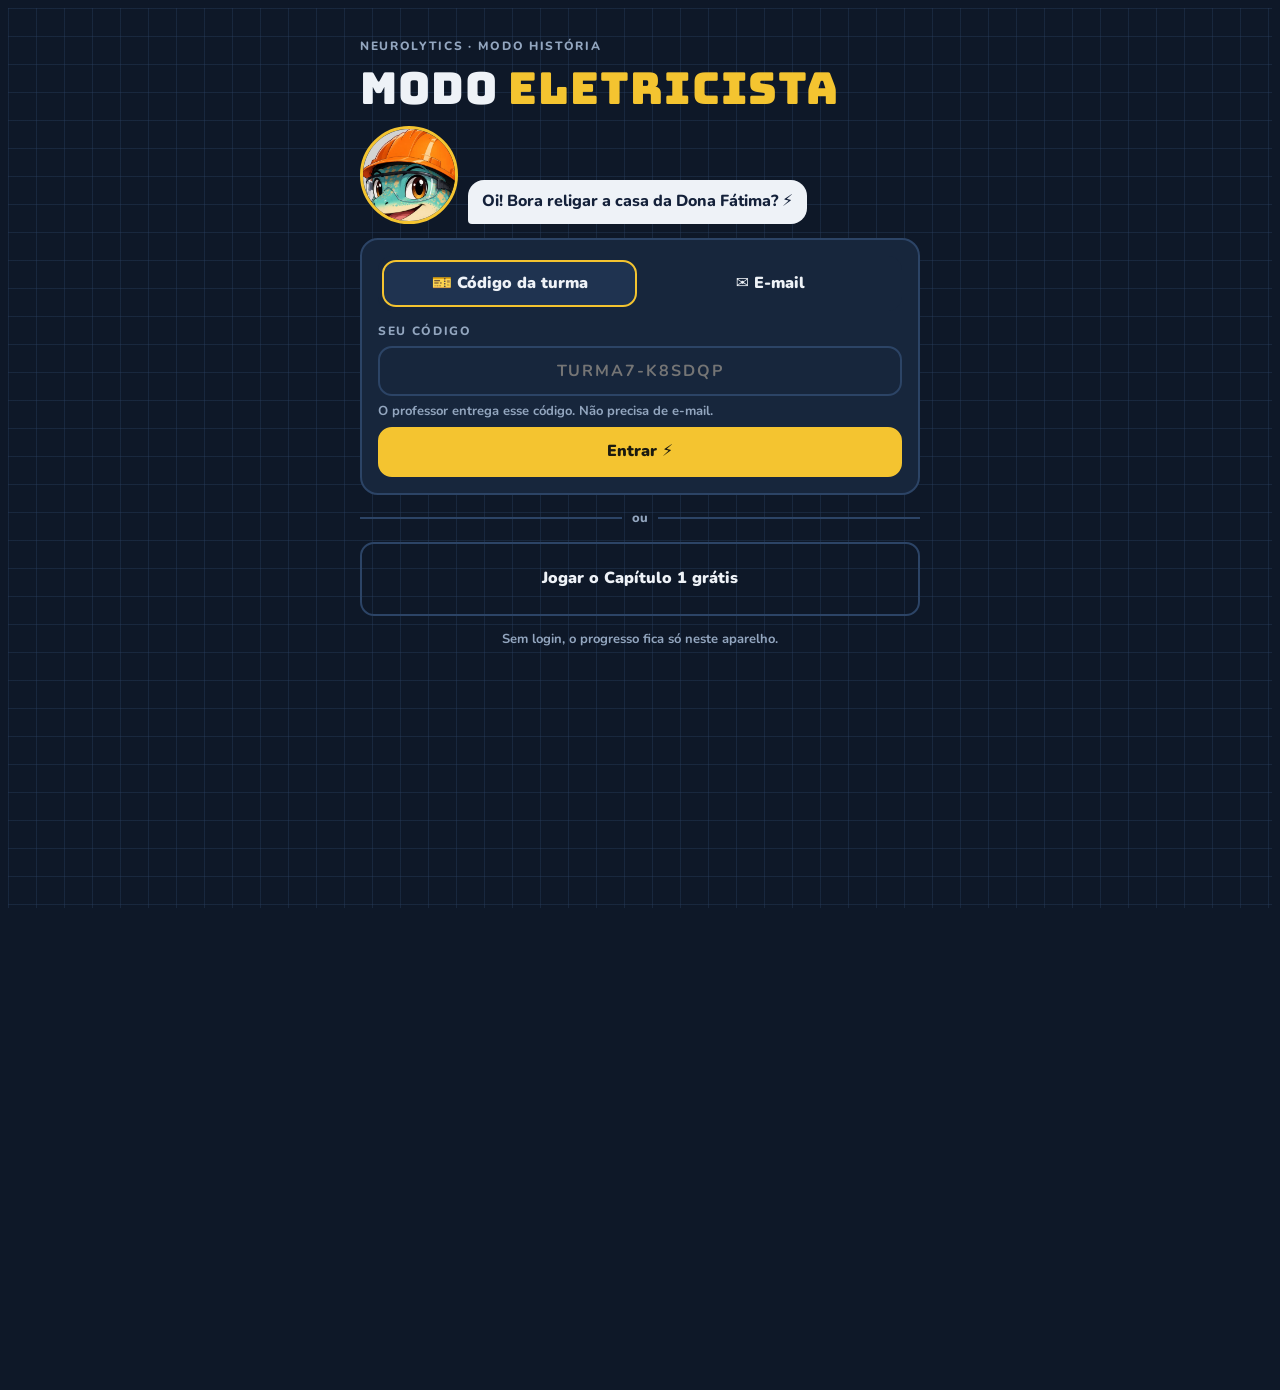
==== admin.html @ 2871c510 "Conecta o jogo ao Supabase: login, painel Adm e progresso na nuvem - login.html: entrada por código " ====
<!doctype html>
<html lang="pt-BR">
<head>
<meta charset="utf-8">
<meta name="viewport" content="width=device-width, initial-scale=1, viewport-fit=cover">
<title>Painel Adm · Modo Eletricista</title>
<link rel="stylesheet" href="https://fonts.googleapis.com/css2?family=Bungee&family=Nunito:wght@400;600;800;900&display=swap">
<link rel="stylesheet" href="css/estilo.css">
<link rel="stylesheet" href="css/contas.css">
</head>
<body>
<div class="wrap adm">
  <header class="admtop">
    <h1>Painel <span style="color:var(--amber)">Adm</span></h1>
    <span class="chip">Modo Eletricista</span>
    <span class="sp"></span>
    <span class="small" id="quem"></span>
    <a class="btn ghost sm" href="index.html" style="display:grid;place-items:center;text-decoration:none">Jogo</a>
    <button class="btn ghost sm" id="sair">Sair</button>
  </header>

  <p class="small hidden" id="msg" role="status"></p>

  <div id="conteudo" class="hidden" style="display:flex;flex-direction:column;gap:14px">
  <section class="kpis">
    <div class="tile"><small>Alunos com acesso</small><b id="k-ativos">–</b></div>
    <div class="tile" style="border-color:var(--amber)"><small>Vencem em 7 dias</small><b id="k-vence">–</b></div>
    <div class="tile"><small>Turmas</small><b id="k-turmas">–</b></div>
    <div class="tile"><small>Jogaram em 7 dias</small><b id="k-semana">–</b></div>
  </section>

  <nav class="tabs" role="tablist">
    <button class="btn" aria-pressed="true" data-tab="turmas">🏫 Turmas</button>
    <button class="btn" aria-pressed="false" data-tab="alunos">🎒 Alunos</button>
  </nav>

  <section id="tab-turmas" class="panel">
    <div class="tools">
      <div class="field"><input placeholder="Buscar escola ou turma" oninput="filtra(this.value,'turmas')"></div>
      <button class="btn main" id="nova">+ Nova turma</button>
    </div>
    <div class="tblwrap"><table class="tbl"><thead><tr><th>Escola</th><th>Turma</th><th>Alunos</th><th>Válido até</th><th>Situação</th><th></th></tr></thead><tbody id="tb-turmas"></tbody></table></div>
  </section>

  <section id="tab-alunos" class="panel hidden">
    <div class="tools">
      <div class="field"><input placeholder="Buscar apelido ou código" oninput="filtra(this.value,'alunos')"></div>
      <div class="field" style="flex:0 0 220px"><select id="sel-turma"><option value="">Todas as turmas</option></select></div>
    </div>
    <div class="tblwrap"><table class="tbl"><thead><tr><th>Apelido</th><th>Turma</th><th>Código</th><th>Fases</th><th>Último jogo</th></tr></thead><tbody id="tb-alunos"></tbody></table></div>
    <p class="note">LGPD: para alunos guardamos só apelido, turma e progresso. Sem CPF, foto ou data de nascimento.</p>
  </section>
  </div>
</div>

<dialog id="dlg-turma">
  <form id="f-turma" style="display:flex;flex-direction:column;gap:12px">
    <h2>Nova turma</h2>
    <div class="field"><label class="eyebrow" for="t-escola">Escola</label><input id="t-escola" required></div>
    <div class="field"><label class="eyebrow" for="t-nome">Turma</label><input id="t-nome" placeholder="Ex.: Elétrica 2027.1" required></div>
    <div class="row">
      <div class="field" style="flex:1"><label class="eyebrow" for="t-vagas">Vagas</label><input id="t-vagas" type="number" min="1" max="200" value="30"></div>
      <div class="field" style="flex:1"><label class="eyebrow" for="t-dur">Duração</label><select id="t-dur"><option value="90">3 meses</option><option value="180">6 meses</option></select></div>
    </div>
    <div class="row"><button class="btn ghost" type="button" onclick="this.closest('dialog').close()">Cancelar</button><button class="btn main" type="submit">Criar turma</button></div>
  </form>
</dialog>

<dialog id="dlg-alunos">
  <form id="f-alunos" style="display:flex;flex-direction:column;gap:12px">
    <h2>Gerar códigos · <span id="a-turma"></span></h2>
    <div class="field"><label class="eyebrow" for="a-lista">Apelidos dos alunos, um por linha</label>
      <textarea id="a-lista" rows="8" style="font:inherit;font-weight:700;color:var(--ink);background:var(--bg);border:2px solid var(--line);border-radius:14px;padding:10px" placeholder="Ana&#10;Léo&#10;Duda"></textarea></div>
    <p class="small">Use só o primeiro nome ou um apelido (LGPD).</p>
    <div class="row"><button class="btn ghost" type="button" onclick="this.closest('dialog').close()">Cancelar</button><button class="btn main" type="submit">Gerar códigos</button></div>
  </form>
  <div id="gerados" class="hidden" style="display:flex;flex-direction:column;gap:12px">
    <h2>Códigos criados</h2>
    <p class="small">Entregue um para cada aluno. Ele digita o código em "Entrar", sem e-mail. Anote ou imprima agora.</p>
    <div class="codes" id="codes"></div>
    <div class="row"><button class="btn ghost" type="button" onclick="this.closest('dialog').close()">Fechar</button><button class="btn main" type="button" onclick="window.print()">🖨️ Imprimir</button></div>
  </div>
</dialog>

<script src="js/vendor/supabase-2.45.4.js"></script>
<script src="js/nuvem.js"></script>
<script>
const $=id=>document.getElementById(id);
const esc=s=>String(s??'').replace(/[&<>"]/g,c=>({'&':'&amp;','<':'&lt;','>':'&gt;','"':'&quot;'}[c]));
const dataBR=d=>d?new Date(d+(String(d).length===10?'T12:00':'')).toLocaleDateString('pt-BR'):'—';
const diasAte=d=>Math.ceil((new Date(d+'T23:59')-new Date())/864e5);
function aviso(t,erro){$('msg').textContent=t;$('msg').classList.toggle('hidden',!t);$('msg').style.color=erro?'var(--fase)':''}
let TURMAS=[],ALUNOS=[],PROG={},turmaAtual=null;

function st(d){const n=diasAte(d);const [t,c]=n<0?['Vencida','var(--fase)']:n<=7?['Vence em '+n+' d','var(--amber)']:['Ativa','var(--terra)'];return '<span class="st" style="--c:'+c+'">'+t+'</span>'}

async function carregar(){
  const [t,a,p]=await Promise.all([
    nuvem.from('turmas').select('id,escola,nome,vagas,valido_ate').order('criado_em',{ascending:false}),
    nuvem.from('perfis').select('id,apelido,codigo,turma_id').eq('papel','aluno'),
    nuvem.from('progresso').select('user_id,estado,atualizado_em')]);
  if(t.error||a.error||p.error){aviso('Erro ao carregar os dados: '+(t.error||a.error||p.error).message,true);return}
  TURMAS=t.data;ALUNOS=a.data;PROG={};p.data.forEach(r=>PROG[r.user_id]=r);
  const porTurma={};ALUNOS.forEach(x=>{porTurma[x.turma_id]=(porTurma[x.turma_id]||0)+1});
  $('tb-turmas').innerHTML=TURMAS.length?TURMAS.map(x=>'<tr><td>'+esc(x.escola)+'</td><td>'+esc(x.nome)+'</td><td class="num">'+(porTurma[x.id]||0)+'/'+x.vagas+'</td><td class="num">'+dataBR(x.valido_ate)+'</td><td>'+st(x.valido_ate)+'</td><td><button class="btn sm main" data-gerar="'+x.id+'">+ Alunos</button> <button class="btn sm ghost" data-renovar="'+x.id+'">Renovar +3 meses</button></td></tr>').join(''):'<tr><td colspan="6" class="small">Nenhuma turma ainda. Crie a primeira em "+ Nova turma".</td></tr>';
  const nomeT=id=>(TURMAS.find(x=>x.id===id)||{}).nome||'—';
  $('tb-alunos').innerHTML=ALUNOS.length?ALUNOS.map(x=>{const pr=PROG[x.id];const f=pr&&pr.estado&&pr.estado.done?Object.keys(pr.estado.done).length:0;
    return '<tr data-t="'+x.turma_id+'"><td>'+esc(x.apelido)+'</td><td>'+esc(nomeT(x.turma_id))+'</td><td><code>'+esc(x.codigo||'—')+'</code></td><td class="num"><span class="bar"><i style="width:'+Math.min(100,f/9*100)+'%"></i></span>'+f+'/9</td><td>'+(pr?dataBR(pr.atualizado_em):'nunca')+'</td></tr>'}).join(''):'<tr><td colspan="5" class="small">Nenhum aluno ainda.</td></tr>';
  $('sel-turma').innerHTML='<option value="">Todas as turmas</option>'+TURMAS.map(x=>'<option value="'+x.id+'">'+esc(x.nome)+'</option>').join('');
  const ativa=id=>{const x=TURMAS.find(y=>y.id===id);return x&&diasAte(x.valido_ate)>=0};
  const vence=id=>{const x=TURMAS.find(y=>y.id===id);return x&&diasAte(x.valido_ate)>=0&&diasAte(x.valido_ate)<=7};
  $('k-ativos').textContent=ALUNOS.filter(x=>ativa(x.turma_id)).length;
  $('k-vence').textContent=ALUNOS.filter(x=>vence(x.turma_id)).length;
  $('k-turmas').textContent=TURMAS.length;
  $('k-semana').textContent=Object.values(PROG).filter(r=>new Date()-new Date(r.atualizado_em)<7*864e5).length;
}

document.querySelectorAll('.tabs .btn').forEach(b=>b.onclick=()=>{
  document.querySelectorAll('.tabs .btn').forEach(x=>x.setAttribute('aria-pressed',x===b));
  ['turmas','alunos'].forEach(k=>$('tab-'+k).classList.toggle('hidden',k!==b.dataset.tab));
});
function filtra(q,k){q=q.toLowerCase();document.querySelectorAll('#tb-'+k+' tr').forEach(r=>r.hidden=!r.textContent.toLowerCase().includes(q))}
$('sel-turma').onchange=e=>document.querySelectorAll('#tb-alunos tr').forEach(r=>r.hidden=!!e.target.value&&r.dataset.t!==e.target.value);

$('nova').onclick=()=>{$('f-turma').reset();$('dlg-turma').showModal()};
$('f-turma').onsubmit=async e=>{e.preventDefault();
  const d=new Date();d.setDate(d.getDate()+(+$('t-dur').value));
  const {error}=await nuvem.from('turmas').insert({escola:$('t-escola').value.trim(),nome:$('t-nome').value.trim(),vagas:+$('t-vagas').value||30,valido_ate:d.toISOString().slice(0,10)});
  if(error){aviso('Não deu para criar a turma: '+error.message,true);return}
  $('dlg-turma').close();aviso('Turma criada. Agora gere os códigos em "+ Alunos".');carregar();
};

$('tb-turmas').onclick=async e=>{
  const g=e.target.dataset.gerar,r=e.target.dataset.renovar;
  if(g){turmaAtual=TURMAS.find(x=>x.id===g);$('a-turma').textContent=turmaAtual.nome;$('a-lista').value='';
    $('f-alunos').classList.remove('hidden');$('gerados').classList.add('hidden');$('dlg-alunos').showModal()}
  if(r){const x=TURMAS.find(y=>y.id===r);const base=diasAte(x.valido_ate)>0?new Date(x.valido_ate+'T12:00'):new Date();base.setDate(base.getDate()+90);
    if(!confirm('Renovar "'+x.nome+'" até '+base.toLocaleDateString('pt-BR')+'?'))return;
    const {error}=await nuvem.from('turmas').update({valido_ate:base.toISOString().slice(0,10)}).eq('id',r);
    if(error)aviso('Não deu para renovar: '+error.message,true);else{aviso('Turma renovada.');carregar()}}
};
$('f-alunos').onsubmit=async e=>{e.preventDefault();
  const apelidos=$('a-lista').value.split('\n').map(s=>s.trim()).filter(Boolean);
  if(!apelidos.length)return;
  e.target.querySelectorAll('button').forEach(b=>b.disabled=true);
  const {data,error}=await nuvem.functions.invoke('criar-alunos',{body:{turma_id:turmaAtual.id,apelidos}});
  e.target.querySelectorAll('button').forEach(b=>b.disabled=false);
  let erro=error?error.message:null;
  if(error&&error.context&&error.context.json){try{erro=(await error.context.json()).erro||erro}catch(_){}}
  if(erro){aviso('Não deu para gerar os códigos: '+erro,true);$('dlg-alunos').close();return}
  $('codes').innerHTML=data.criados.map(c=>'<span title="'+esc(c.apelido)+'">'+esc(c.apelido)+'<br>'+esc(c.codigo)+'</span>').join('');
  $('f-alunos').classList.add('hidden');$('gerados').classList.remove('hidden');carregar();
};
$('sair').onclick=async()=>{await nuvem.auth.signOut();location.href='login.html'};

(async()=>{
  if(!nuvem){aviso('Sem conexão com o servidor agora.',true);return}
  const u=await nuvemUsuario();if(!u){location.href='login.html';return}
  const {data:p}=await nuvem.from('perfis').select('apelido,papel').eq('id',u.id).maybeSingle();
  if(!p||p.papel!=='admin'){aviso('Este painel é só para a administradora. Você entrou como '+((p&&p.apelido)||u.email)+'.',true);return}
  $('quem').textContent=p.apelido+' · administradora';
  $('conteudo').classList.remove('hidden');carregar();
})();
</script>
</body>
</html>
---- css/estilo.css ----
/* Layout: coluna única de jogo (máx 560px), HUD fixo no topo, telas trocam abaixo. Paleta = cores de fio (fase, neutro, terra) sobre planta azul; visor de multímetro em LCD. */
:root{
  --bg:#0e1828; --panel:#17263c; --panel2:#1f3350; --line:#2c4466;
  --ink:#eef2f7; --muted:#93a6bf;
  --amber:#f4c430; --copper:#d9894a;
  --fase:#e24c3f; --neutro:#6bb9e8; --terra:#43b05c;
  --lcd:#c6d68a; --lcdink:#1c240e;
  --display:"Bungee","Arial Black",system-ui,sans-serif;
  --body:"Nunito",system-ui,-apple-system,"Segoe UI",sans-serif;
  color-scheme:dark;
}
html,body{background:var(--bg);color:var(--ink)}
/* Ajustes para página completa (modo padrão do navegador, com doctype) */
html{min-height:100%}body{min-height:100vh}
input,select,textarea{box-sizing:border-box;max-width:100%}
body{font-family:var(--body);font-size:16px;line-height:1.45;
  background-image:linear-gradient(color-mix(in srgb,var(--line) 35%,transparent) 1px,transparent 1px),linear-gradient(90deg,color-mix(in srgb,var(--line) 35%,transparent) 1px,transparent 1px);
  background-size:28px 28px}
body.leve{font-size:18px;background-image:none}
body::before{content:"";position:fixed;inset:0 0 auto;height:env(safe-area-inset-top,0px);z-index:10;background:var(--bg)}
.wrap{max-width:560px;margin:0 auto;padding-left:max(16px,env(safe-area-inset-left,0px));padding-right:max(16px,env(safe-area-inset-right,0px));padding-block:12px 48px;display:flex;flex-direction:column;gap:14px}
h1,h2{font-family:var(--display);font-weight:400;letter-spacing:.02em;text-wrap:balance;margin:0}
h1{font-size:clamp(30px,9vw,44px);line-height:1.05}
h2{font-size:21px}
p{margin:0}
.muted{color:var(--muted)}
.eyebrow{font-size:12px;font-weight:800;letter-spacing:.14em;text-transform:uppercase;color:var(--muted)}

.hud{position:sticky;top:env(safe-area-inset-top,0px);z-index:5;background:var(--bg);display:flex;align-items:center;gap:10px;padding-block:8px;border-bottom:2px solid var(--line)}
.hud .av{width:44px;height:44px;flex:none}
.hud .who{flex:1;min-width:0}
.hud .nm{font-weight:900;white-space:nowrap;overflow:hidden;text-overflow:ellipsis}
.xpbar{height:8px;border-radius:4px;background:var(--panel2);overflow:hidden;margin-top:3px}
.xpbar i{display:block;height:100%;background:linear-gradient(90deg,var(--copper),var(--amber));transition:width .5s}
.chip{display:inline-flex;align-items:center;gap:4px;font-weight:800;font-size:13px;padding:4px 9px;border-radius:999px;background:var(--panel2);font-variant-numeric:tabular-nums;white-space:nowrap}
.iconbtn{min-width:44px;height:44px;border-radius:12px;border:2px solid var(--line);background:var(--panel);color:var(--ink);font:inherit;font-weight:900;cursor:pointer;flex:none}

.btn{font:inherit;font-weight:900;font-size:1em;min-height:50px;padding:10px 16px;border-radius:14px;border:2px solid var(--line);background:var(--panel);color:var(--ink);cursor:pointer;transition:transform .12s, background .2s}
.btn:active{transform:scale(.97)}
.btn.main{background:var(--amber);border-color:var(--amber);color:#1b1a10}
.btn.ghost{background:transparent}
.btn.sm{min-height:40px;padding:6px 12px;font-size:14px}
.btn:disabled{opacity:.4;cursor:default}
body.leve .btn{min-height:58px}
body.leve .btn.sm{min-height:46px}
:focus-visible{outline:3px solid var(--neutro);outline-offset:2px}
.row{display:flex;gap:10px;flex-wrap:wrap}
.row>.btn{flex:1 1 130px}

.hero{display:flex;flex-direction:column;gap:10px;padding-top:18px}
.hero .bolt{color:var(--amber)}
.modes{display:flex;flex-direction:column;gap:12px}
.mode{display:grid;grid-template-columns:10px 1fr auto;gap:14px;align-items:center;text-align:left;padding:14px 16px 14px 0;overflow:hidden}
.mode .wire{height:100%;min-height:56px;background:var(--c);border-radius:0 6px 6px 0}
.mode b{font-family:var(--display);font-weight:400;font-size:20px;display:block}
.mode small{display:block;color:var(--muted);font-weight:600;font-size:.85em}
.tag{font-size:11px;font-weight:900;letter-spacing:.1em;text-transform:uppercase;padding:3px 8px;border-radius:6px;border:2px solid var(--c);color:var(--c);white-space:nowrap}
.soon{display:flex;gap:10px;align-items:center;padding:12px 14px;border:2px dashed var(--line);border-radius:14px;color:var(--muted);font-weight:700;font-size:.9em}

.chars{display:grid;grid-template-columns:repeat(auto-fill,minmax(96px,1fr));gap:10px}
.char{display:flex;flex-direction:column;align-items:center;gap:6px;padding:10px 6px;border-radius:16px;border:3px solid var(--line);background:var(--panel);cursor:pointer;color:var(--ink);font:inherit}
.char svg{width:72px;height:72px}
.char b{font-size:14px}
.char small{font-size:11px;color:var(--muted);font-weight:800;letter-spacing:.08em;text-transform:uppercase}
.char[aria-pressed="true"]{border-color:var(--amber);background:var(--panel2)}
input[type=text]{font:inherit;font-weight:800;width:100%;min-height:52px;padding:10px 14px;border-radius:14px;border:2px solid var(--line);background:var(--panel);color:var(--ink)}

.talk{display:flex;gap:10px;align-items:flex-end}
.talk svg{width:54px;height:54px;flex:none}
.bubble{background:var(--ink);color:#14213a;font-weight:800;padding:10px 14px;border-radius:16px 16px 16px 4px;min-width:0}

.map{display:flex;flex-direction:column}
.node{display:grid;grid-template-columns:60px 1fr auto;align-items:center;gap:14px;padding:8px 0;position:relative;text-align:left;background:none;border:0;color:var(--ink);font:inherit;cursor:pointer}
.node::before{content:"";position:absolute;left:28px;top:0;bottom:0;width:4px;background:var(--copper);z-index:-1}
.node:first-child::before{top:50%}.node:last-child::before{bottom:50%}
.node .dot{width:60px;height:60px;border-radius:50%;display:grid;place-items:center;background:var(--panel2);border:4px solid var(--copper)}
.node .dot svg{width:36px;height:36px}
.node.done .dot{background:var(--amber);border-color:var(--amber)}
.node.lock{cursor:default}.node.lock .dot{border-color:var(--line);filter:grayscale(1);opacity:.5}.node.lock .tt{opacity:.5}
.node.next .dot{animation:pulse 1.6s infinite}
@keyframes pulse{0%,100%{box-shadow:0 0 0 0 color-mix(in srgb,var(--amber) 60%,transparent)}50%{box-shadow:0 0 0 10px transparent}}
.node .tt b{font-family:var(--display);font-weight:400;font-size:17px;display:block}
.node .tt small{color:var(--muted);font-weight:700}
.kind{font-size:10px;font-weight:900;letter-spacing:.1em;text-transform:uppercase;color:var(--neutro);margin-left:6px}
.stars{font-size:18px;letter-spacing:2px;color:var(--amber);white-space:nowrap}
.stars .off{color:var(--line)}
.world{display:flex;justify-content:space-between;align-items:center;gap:10px}

.prog{display:flex;gap:6px}
.prog i{flex:1;height:8px;border-radius:4px;background:var(--panel2)}
.prog i.ok{background:var(--terra)}.prog i.no{background:var(--fase)}.prog i.cur{background:var(--amber)}
.qcard{background:var(--panel);border:2px solid var(--line);border-radius:18px;padding:16px;display:flex;flex-direction:column;gap:12px}
.q{font-size:1.18em;font-weight:900;line-height:1.3;text-wrap:pretty}
.opts{display:flex;flex-direction:column;gap:10px}
.opt{text-align:left}
.opt.right{background:var(--terra);border-color:var(--terra);color:#08210f}
.opt.wrong{background:color-mix(in srgb,var(--fase) 25%,var(--panel));border-color:var(--fase)}
.fb{font-weight:800;padding:12px 14px;border-radius:14px;background:var(--panel2);text-wrap:pretty}
.fb.good{border-left:6px solid var(--terra)}.fb.bad{border-left:6px solid var(--fase)}.fb.info{border-left:6px solid var(--neutro)}
.shake{animation:shake .4s}
@keyframes shake{25%{transform:translateX(-6px)}75%{transform:translateX(6px)}}

.item{display:flex;flex-direction:column;align-items:center;gap:6px;padding:20px;background:var(--panel);border:2px solid var(--line);border-radius:20px;text-align:center}
.item .em{font-size:60px;line-height:1}
.item b{font-size:1.3em;font-weight:900}
.bins{display:grid;grid-template-columns:1fr 1fr;gap:10px}
.bin.r{border-color:var(--terra)}.bin.n{border-color:var(--fase)}

/* Bancada (simulador) */
.goal{display:flex;gap:10px;align-items:flex-start;padding:12px 14px;border-radius:14px;background:var(--panel2);font-weight:800}
.goal .gi{color:var(--amber);font-family:var(--display);font-size:13px;flex:none;padding-top:2px}
.bench{background:var(--panel);border:2px solid var(--line);border-radius:18px;padding:4px;position:relative}
.bench svg{width:100%;height:auto;display:block;touch-action:none;-webkit-user-select:none;user-select:none}
.w{stroke:var(--copper);stroke-width:5;fill:none;stroke-linecap:round;stroke-linejoin:round}
.w.fase{stroke:var(--fase)}.w.neutro{stroke:var(--neutro)}.w.retorno{stroke:#d9dde3}.w.terra{stroke:var(--terra)}
.w2{stroke:#f2d22e;stroke-width:5;fill:none;stroke-dasharray:7 7;stroke-linecap:butt}
.on .w{stroke-dasharray:12 7;animation:flow .9s linear infinite}
.on .w.cobre{stroke:var(--amber)}
.pal{display:flex;gap:6px;flex-wrap:wrap}
.pal .btn{flex:1 1 70px;min-height:44px;padding:6px 8px;font-size:13px;display:flex;align-items:center;justify-content:center;gap:6px}
.pal .btn[aria-pressed="true"]{border-color:var(--amber);background:var(--panel2)}
.sw8{width:22px;height:8px;border-radius:4px;flex:none}
.mvhit{fill:transparent;cursor:grab}
.selc{fill:none;stroke:var(--amber);stroke-width:2;stroke-dasharray:5 4}
/* Cena de história */
.scene{display:flex;flex-direction:column;gap:14px;padding-top:6px}
.stage{display:flex;flex-direction:column;align-items:center;gap:8px;padding:18px 14px;border-radius:20px;background:radial-gradient(120% 90% at 50% 0%,var(--panel2),var(--panel));border:2px solid var(--line)}
.stage .face{width:130px;height:130px}
.stage.art{background:linear-gradient(180deg,color-mix(in srgb,var(--bg) 35%,transparent),var(--bg) 78%),var(--art) center 30%/cover;min-height:340px;justify-content:flex-end}
.chcard.art{background:linear-gradient(90deg,var(--panel) 45%,color-mix(in srgb,var(--panel) 20%,transparent)),var(--art) right 30%/60% auto no-repeat,var(--panel);min-height:120px;justify-content:center}
.stage .face svg{width:100%;height:100%}
.who-tag{font-family:var(--display);font-size:15px;color:var(--amber);letter-spacing:.04em}
.say{background:var(--ink);color:#14213a;font-weight:800;font-size:1.12em;line-height:1.4;padding:16px 18px;border-radius:18px;text-align:left;cursor:pointer;width:100%;border:0;font-family:inherit;text-wrap:pretty}
.dots{display:flex;gap:6px;justify-content:center}.dots i{width:8px;height:8px;border-radius:50%;background:var(--line)}.dots i.c{background:var(--amber)}
.chapters{display:flex;gap:8px;overflow-x:auto;padding-bottom:4px}
.chapters .btn{flex:none;min-height:42px;font-size:14px;padding:6px 14px}
.chapters .btn[aria-pressed="true"]{border-color:var(--amber);background:var(--panel2)}
.chcard{padding:14px 16px;border-radius:16px;background:var(--panel);border:2px solid var(--line);display:flex;flex-direction:column;gap:4px}
.soonbox{padding:22px 16px;border:2px dashed var(--line);border-radius:16px;text-align:center;color:var(--muted);font-weight:700;display:flex;flex-direction:column;gap:8px;align-items:center}
.short .w{stroke:var(--fase);animation:blink .35s 4}
@keyframes flow{to{stroke-dashoffset:-19}}
@keyframes blink{50%{opacity:.2}}
.tmp{stroke:var(--neutro);stroke-dasharray:6 6;pointer-events:none}
.hit{stroke:transparent;stroke-width:22;fill:none;cursor:pointer}
.sym{stroke:var(--ink);stroke-width:2.5;fill:none;stroke-linecap:round}
.term{fill:var(--bg);stroke:var(--ink);stroke-width:2.5}
.term.sel{fill:var(--amber);stroke:var(--amber)}
.term.probe-r{fill:var(--fase);stroke:var(--fase)}.term.probe-b{fill:#05080d;stroke:var(--amber);stroke-width:4}
.thit,.chit{fill:transparent;cursor:pointer}
.lab{fill:var(--muted);font:800 12px var(--body)}
.lab.k{fill:var(--neutro);font-size:11px}
.lab.ok{fill:var(--terra);font-size:12px}.lab.no{fill:var(--fase);font-size:12px}
.flash{animation:flashin .6s}
@keyframes flashin{from{filter:brightness(2)}}
.status{display:flex;gap:6px;flex-wrap:wrap}
.status .chip.lit{background:color-mix(in srgb,var(--amber) 30%,var(--panel2))}
.status .chip.sc{background:var(--fase)}
.seg{display:grid;grid-template-columns:1fr 1fr;gap:6px;padding:4px;border-radius:14px;background:var(--panel)}
.seg .btn{min-height:44px;border-color:transparent;background:transparent}
.seg .btn[aria-pressed="true"]{background:var(--panel2);border-color:var(--amber)}
.meter{display:flex;align-items:center;gap:12px;padding:10px 14px;border-radius:14px;background:#2a2f36;border:3px solid #f2b72e}
.meter .lcd{flex:1;background:var(--lcd);color:var(--lcdink);border-radius:8px;padding:6px 12px;text-align:right;font:900 28px/1.1 var(--body);font-variant-numeric:tabular-nums;min-width:0}
.meter small{display:block;color:#d6dbe2;font-weight:800;font-size:12px;letter-spacing:.06em}
.real{display:flex;flex-wrap:wrap;gap:6px}.rchip{display:inline-flex;align-items:center;gap:6px;padding:4px 10px 4px 4px;border-radius:999px;background:var(--panel);border:2px solid var(--line);font-weight:800;font-size:13px}.rchip b{background:var(--amber);color:#1b1a10;border-radius:999px;padding:1px 8px;font-size:12px}
body.leve .rchip{font-size:15px}
.entrada{padding:4px 6px 0;border-radius:14px;background:var(--panel);border:2px solid var(--line)}.entrada svg{width:100%;height:auto;display:block}
.help{font-size:.88em;color:var(--muted);font-weight:700}

.result{display:flex;flex-direction:column;align-items:center;gap:14px;text-align:center;padding-top:8px}
.result .stars{font-size:40px}
.card{width:180px;aspect-ratio:3/4;max-width:100%;border-radius:16px;padding:12px;display:flex;flex-direction:column;gap:8px;background:linear-gradient(160deg,var(--c,var(--panel2)),var(--panel));border:3px solid var(--amber);color:var(--ink);text-align:left}
.card .art{flex:1;display:grid;place-items:center;background:color-mix(in srgb,var(--bg) 60%,transparent);border-radius:10px}
.card .art svg{width:64px;height:64px}
.card b{font-family:var(--display);font-weight:400;font-size:15px}
.card p{font-size:12px;font-weight:700;line-height:1.3}
.card.lockd{border-color:var(--line);background:var(--panel);opacity:.55}
.card.lockd .art{font-family:var(--display);font-size:40px;color:var(--line)}
.reveal{animation:flip .8s ease-out}
@keyframes flip{from{transform:rotateY(90deg) scale(.6)}to{transform:none}}
.album{display:grid;grid-template-columns:repeat(auto-fill,minmax(150px,1fr));gap:12px;justify-items:center}
.album .card{width:100%}
.danger{border-color:var(--fase);color:var(--fase)}
.vn{position:relative;isolation:isolate;display:grid;grid-template-columns:minmax(0,46%) minmax(0,1fr);align-items:end;min-height:min(560px,calc(100dvh - 120px));border-radius:22px;overflow:hidden;border:2px solid var(--line);background:var(--bg)}
.vn::before{content:"";position:absolute;inset:-12px;z-index:-1;background:var(--art) center 25%/cover;filter:blur(5px) brightness(.5) saturate(1.1)}
.vn::after{content:"";position:absolute;inset:0;z-index:-1;background:linear-gradient(180deg,transparent 40%,var(--bg))}
.vn.me{grid-template-columns:minmax(0,1fr) minmax(0,40%)}
.vn.me .vn-fig{order:2}
.vn-fig{position:relative;align-self:end;height:100%;display:flex;align-items:flex-end;justify-content:center;min-width:0}
.vn-body{position:absolute;bottom:0;left:50%;transform:translateX(-50%);height:88%;width:auto;max-width:none;filter:drop-shadow(0 0 18px rgba(0,0,0,.6));animation:slidein .45s ease-out}
.vn-port{width:100%;padding:0 6px 26px}.vn-port svg{width:100%;height:auto;filter:drop-shadow(0 0 16px rgba(0,0,0,.6))}
@keyframes slidein{from{transform:translateX(-60%);opacity:0}}
.vn.me .vn-port{animation:slidein2 .45s ease-out}@keyframes slidein2{from{transform:translateX(24px);opacity:0}}
.vn-side{position:relative;z-index:2;display:flex;flex-direction:column;gap:8px;padding:16px 12px 14px 4px;min-width:0;align-self:stretch;justify-content:flex-end}
.vn.me .vn-side{padding:16px 4px 14px 12px}
.vn-chap{align-self:flex-end;font-size:11px;font-weight:900;letter-spacing:.12em;color:var(--muted);background:color-mix(in srgb,var(--bg) 70%,transparent);padding:3px 8px;border-radius:999px}
.vn-name{align-self:flex-start;font-family:var(--display);font-size:15px;letter-spacing:.04em;color:#1b1a10;background:var(--amber);padding:5px 12px;border-radius:10px 10px 10px 2px;transform:skewX(-6deg)}
.vn-box{position:relative;text-align:left;font:inherit;font-weight:800;font-size:15px;line-height:1.4;color:var(--ink);background:color-mix(in srgb,var(--bg) 82%,transparent);border:2px solid var(--amber);border-radius:4px 16px 16px 16px;padding:12px 14px 22px;min-height:120px;cursor:pointer;backdrop-filter:blur(4px);text-wrap:pretty}
body.leve .vn-box{font-size:17px}
.vn-caret{position:absolute;right:10px;bottom:4px;color:var(--amber);font-size:12px;animation:bob 1s infinite}
@keyframes bob{50%{transform:translateY(3px)}}
.vn-ctrl{display:flex;gap:6px}.vn-ctrl .btn{flex:1;min-height:42px;padding:6px 8px}.vn-ctrl .btn.main{flex:1.4}
/* Ficha, carreira, plantão, conquistas, respiro */
.big{font-family:var(--display);font-weight:400;font-size:clamp(28px,8.5vw,40px);line-height:1.02;letter-spacing:.01em;text-wrap:balance;margin:0}
.big em{font-style:normal;color:var(--amber)}
.hud .av{cursor:pointer;border:0;padding:0;background:none;border-radius:50%}
.chip.fire{background:color-mix(in srgb,var(--copper) 30%,var(--panel2))}
.plantao{display:flex;flex-direction:column;gap:8px;padding:14px;border-radius:16px;background:var(--panel);border:2px solid var(--line)}
.plantao .head{display:flex;justify-content:space-between;align-items:center;gap:8px}
.miss{display:flex;align-items:center;gap:10px;font-weight:800}
.miss .box{width:24px;height:24px;border-radius:7px;border:2px solid var(--line);display:grid;place-items:center;flex:none;font-size:14px}
.miss.ok{color:var(--muted)}.miss.ok .box{background:var(--terra);border-color:var(--terra);color:#08210f}
.miss.ok span:last-child{text-decoration:line-through}
.quick{display:grid;grid-template-columns:1fr 1fr;gap:10px}
.idcard{position:relative;display:grid;grid-template-columns:96px 1fr;gap:14px;align-items:center;padding:16px;border-radius:20px;border:2px solid var(--amber);background:linear-gradient(135deg,var(--panel2),var(--panel));overflow:hidden}
.idcard::after{content:"";position:absolute;inset:auto -30px -30px auto;width:140px;height:140px;border-radius:50%;border:14px solid color-mix(in srgb,var(--amber) 12%,transparent)}
.idcard svg{width:96px;height:96px}
.idcard .nm{font-family:var(--display);font-size:20px;line-height:1.1}
.rank{display:inline-flex;align-items:center;gap:6px;font-weight:900;font-size:12px;letter-spacing:.08em;text-transform:uppercase;padding:4px 10px;border-radius:999px;background:var(--amber);color:#1b1a10;margin-top:6px}
.klass{font-weight:800;color:var(--muted);font-size:.9em;margin-top:6px}
.ladder{display:flex;gap:4px}.ladder i{flex:1;height:10px;border-radius:3px;background:var(--panel2)}.ladder i.on{background:var(--amber)}.ladder i.cur{background:linear-gradient(90deg,var(--amber) var(--p),var(--panel2) var(--p))}
.tiles{display:grid;grid-template-columns:repeat(2,1fr);gap:10px}
.tile{padding:12px 14px;border-radius:14px;background:var(--panel);border:2px solid var(--line)}
.tile b{display:block;font-family:var(--display);font-weight:400;font-size:28px;line-height:1.1;font-variant-numeric:tabular-nums}
.tile small{font-size:11px;font-weight:900;letter-spacing:.12em;text-transform:uppercase;color:var(--muted)}
.attrs{display:flex;flex-direction:column;border-radius:16px;background:var(--panel);border:2px solid var(--line);overflow:hidden}
.attr{display:grid;grid-template-columns:28px 1fr auto;gap:10px;align-items:center;padding:12px 14px;border-top:1px solid var(--line)}
.attr:first-child{border-top:0}
.attr .an{font-weight:900;font-size:13px;letter-spacing:.1em;text-transform:uppercase}
.attr .bar{grid-column:2/4;height:6px;border-radius:3px;background:var(--panel2);overflow:hidden}.attr .bar i{display:block;height:100%;background:var(--c)}
.attr b{font-family:var(--display);font-weight:400;font-size:22px;font-variant-numeric:tabular-nums}
.attr .ai{font-size:18px;grid-row:span 2}
.achs{display:grid;grid-template-columns:repeat(auto-fill,minmax(72px,1fr));gap:8px}
.ach{aspect-ratio:1;border-radius:14px;background:var(--panel);border:2px solid var(--line);display:flex;flex-direction:column;align-items:center;justify-content:center;gap:2px;padding:4px;text-align:center;max-width:100%}
.ach .q{font-family:var(--display);font-size:24px;color:var(--line)}
.ach .e{font-size:26px;line-height:1}.ach small{font-size:10px;font-weight:900;line-height:1.1}
.ach.on{border-color:var(--amber);background:linear-gradient(160deg,color-mix(in srgb,var(--amber) 22%,var(--panel)),var(--panel))}
.toast{display:flex;gap:10px;align-items:center;padding:10px 14px;border-radius:14px;background:var(--panel2);border:2px solid var(--amber);font-weight:800;width:100%}
.toast .e{font-size:26px}
.gain{display:flex;flex-wrap:wrap;gap:6px;justify-content:center}
.breath{display:flex;flex-direction:column;align-items:center;gap:16px;padding-block:20px}
.ring{width:220px;height:220px;max-width:100%;border-radius:50%;display:grid;place-items:center;background:radial-gradient(circle,color-mix(in srgb,var(--terra) 45%,transparent) 0 40%,color-mix(in srgb,var(--terra) 15%,transparent) 41% 100%);transform:scale(.6);transition:transform 4s ease-in-out}
.ring.in{transform:scale(1)}
.ring b{font-family:var(--display);font-weight:400;font-size:26px}
@media (prefers-reduced-motion:reduce){*{animation:none!important;transition:none!important}}
---- css/contas.css ----
/* Estilos das telas de conta: login do aluno e painel Adm (reaproveita css/estilo.css). */
.field{display:flex;flex-direction:column;gap:6px}
.field input,.field select{font:inherit;font-weight:700;color:var(--ink);background:var(--panel);border:2px solid var(--line);border-radius:14px;min-height:50px;padding:10px 14px;width:100%}
.field input:focus,.field select:focus{outline:none;border-color:var(--amber)}
.code{font-family:var(--display);font-size:24px;letter-spacing:.12em;text-transform:uppercase;text-align:center}
.mascot{display:flex;align-items:flex-end;gap:10px}
.mascot img{width:92px;height:92px;border-radius:50%;border:3px solid var(--amber);background:var(--panel2);object-fit:cover;flex:none}
.panel{background:var(--panel);border:2px solid var(--line);border-radius:18px;padding:16px;display:flex;flex-direction:column;gap:12px}
.or{display:flex;align-items:center;gap:10px;color:var(--muted);font-weight:800;font-size:13px}
.or::before,.or::after{content:"";flex:1;height:2px;background:var(--line)}
.small{font-size:13px;color:var(--muted);font-weight:700}
.small a,.link{color:var(--neutro);font-weight:800}
.valid{display:flex;align-items:center;gap:10px;padding:12px 14px;border-radius:14px;border:2px solid var(--terra);background:color-mix(in srgb,var(--terra) 14%,var(--panel))}
.valid.warn{border-color:var(--amber);background:color-mix(in srgb,var(--amber) 12%,var(--panel))}
.valid b{display:block}
.hidden{display:none!important}
/* Painel Adm: mais largo, pensado para computador */
.adm{max-width:1100px}
.admtop{display:flex;align-items:center;gap:12px;flex-wrap:wrap;padding-block:10px;border-bottom:2px solid var(--line)}
.admtop h1{font-size:24px}
.admtop .sp{flex:1}
.kpis{display:grid;grid-template-columns:repeat(auto-fit,minmax(170px,1fr));gap:10px}
.tabs{display:flex;gap:6px;padding:4px;border-radius:14px;background:var(--panel);overflow-x:auto}
.tabs .btn{min-height:42px;border-color:transparent;background:transparent;flex:none}
.tabs .btn[aria-pressed="true"]{background:var(--panel2);border-color:var(--amber)}
.tools{display:flex;gap:10px;flex-wrap:wrap;align-items:center}
.tools .field{flex:1;min-width:200px}
.tbl{width:100%;border-collapse:collapse;font-size:14px}
.tblwrap{overflow-x:auto;border:2px solid var(--line);border-radius:14px}
.tbl th{text-align:left;font-size:11px;font-weight:900;letter-spacing:.1em;text-transform:uppercase;color:var(--muted);padding:10px 10px;background:var(--panel2);white-space:nowrap}
.tbl td{padding:10px 10px;border-top:2px solid var(--line);font-weight:700;white-space:nowrap}
.tbl td.num{font-variant-numeric:tabular-nums}
.st{font-size:12px;font-weight:900;padding:3px 9px;border-radius:999px;border:2px solid var(--c);color:var(--c)}
.bar{height:8px;width:60px;border-radius:4px;background:var(--panel2);overflow:hidden;display:inline-block;vertical-align:middle;margin-right:6px}
.bar i{display:block;height:100%;background:var(--amber)}
.note{font-size:13px;color:var(--muted);font-weight:700;border-left:4px solid var(--neutro);padding-left:10px}
dialog{background:var(--panel);color:var(--ink);border:2px solid var(--amber);border-radius:18px;padding:18px;width:min(460px,calc(100vw - 32px))}
dialog::backdrop{background:rgba(5,10,20,.7)}
dialog form{display:flex;flex-direction:column;gap:12px}
.codes{display:grid;grid-template-columns:repeat(auto-fill,minmax(150px,1fr));gap:8px}
.codes span{font-family:ui-monospace,Menlo,Consolas,monospace;font-weight:900;font-size:16px;letter-spacing:.1em;text-align:center;padding:8px;border-radius:10px;background:var(--lcd);color:var(--lcdink)}
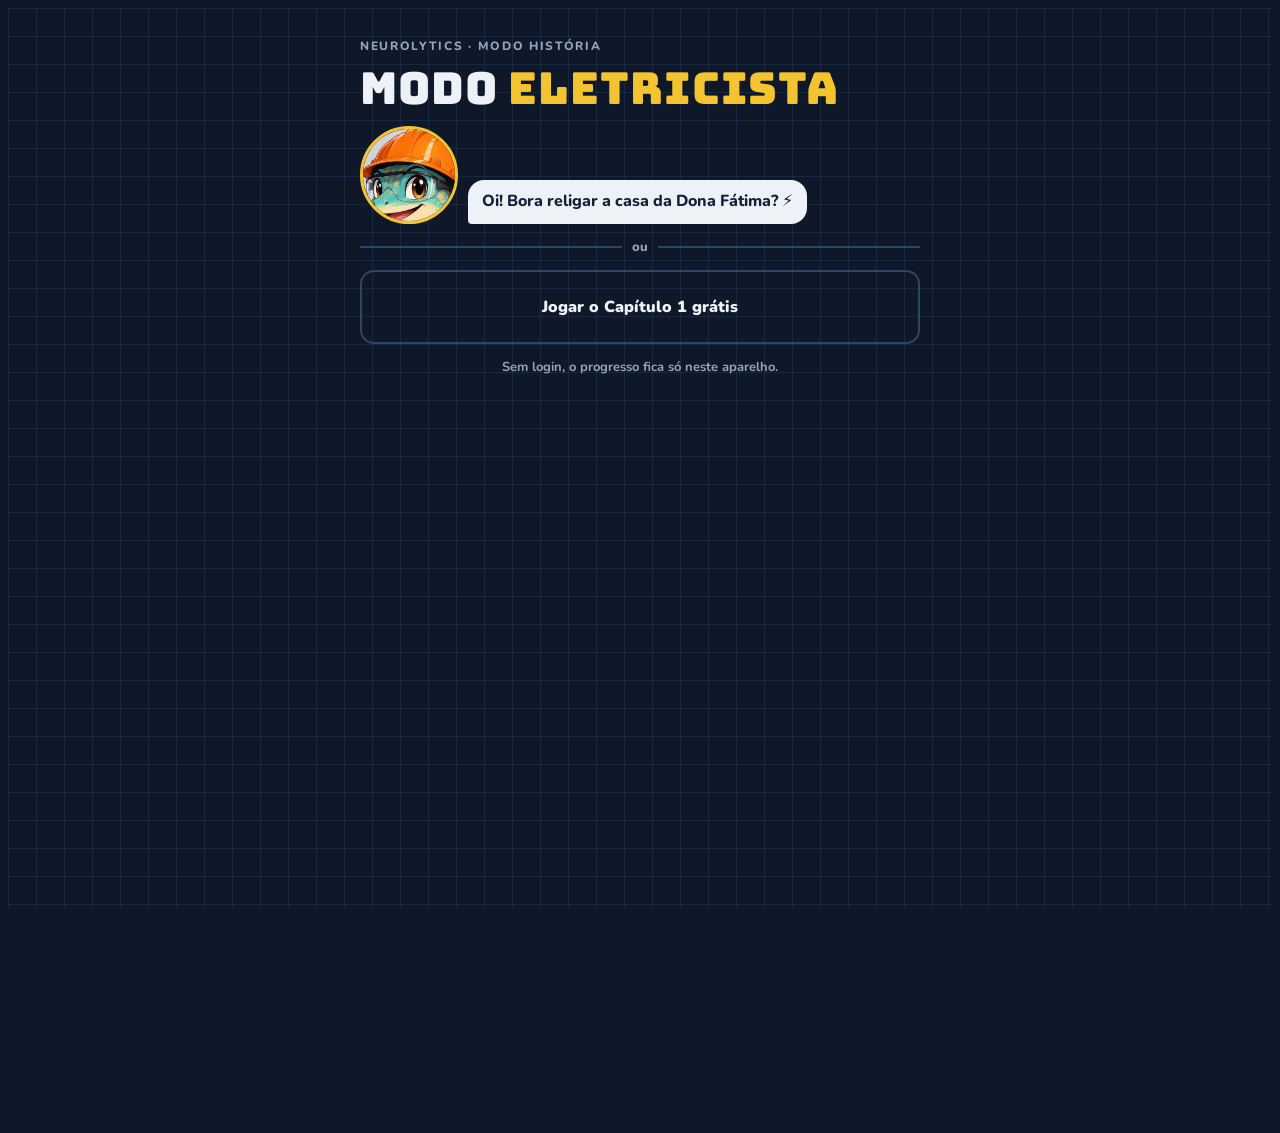
==== commit cd146ca9: "Politica de privacidade e retirada do nome da instituicao de referencia - politica-privacidade.html:" ====
--- a/admin.html
+++ b/admin.html
@@ -48,7 +48,7 @@
       <div class="field" style="flex:0 0 220px"><select id="sel-turma"><option value="">Todas as turmas</option></select></div>
     </div>
     <div class="tblwrap"><table class="tbl"><thead><tr><th>Apelido</th><th>Turma</th><th>Código</th><th>Fases</th><th>Último jogo</th></tr></thead><tbody id="tb-alunos"></tbody></table></div>
-    <p class="note">LGPD: para alunos guardamos só apelido, turma e progresso. Sem CPF, foto ou data de nascimento.</p>
+    <p class="note">LGPD: para alunos guardamos só apelido, turma e progresso. Sem CPF, foto ou data de nascimento. <a class="link" href="politica-privacidade.html" target="_blank" rel="noopener">Política de privacidade</a></p>
   </section>
   </div>
 </div>
--- a/css/estilo.css
+++ b/css/estilo.css
@@ -109,6 +109,46 @@
 /* Bancada (simulador) */
 .goal{display:flex;gap:10px;align-items:flex-start;padding:12px 14px;border-radius:14px;background:var(--panel2);font-weight:800}
 .goal .gi{color:var(--amber);font-family:var(--display);font-size:13px;flex:none;padding-top:2px}
+.goal .gtx{display:flex;flex-direction:column;gap:6px;min-width:0}
+.goal .gtx small{color:var(--muted);font-weight:700}
+.goal .real .rchip{background:var(--panel);font-size:12px}
+.benchwrap{display:flex;flex-direction:column}
+.benchwrap .entrada{border-radius:14px 14px 0 0;border-bottom:0}
+/* faixa poste → medidor → quadro → circuito */
+.ecabo-o{fill:none;stroke:#05080d;stroke-width:5}
+.ecabo{fill:none;stroke:#3a4048;stroke-width:3}
+.eflow{fill:none;stroke:#ffe680;stroke-width:2;stroke-dasharray:3 9;stroke-linecap:round;animation:eflow .7s linear infinite}
+@keyframes eflow{to{stroke-dashoffset:-12}}
+.esc{fill:none;stroke:var(--fase);stroke-width:3;animation:blink .35s 4}
+.elcd{fill:var(--lcdink);font:900 6.4px ui-monospace,Consolas,monospace;letter-spacing:.06em}
+.etxt{fill:#46505b;font:900 5.5px var(--body)}
+.eled{fill:#7a2a24}.eled.pisca{fill:#ff5a4a;animation:eled .6s steps(2) infinite}
+@keyframes eled{50%{fill:#7a2a24}}
+.benchwrap .bench{border-radius:0 0 18px 18px}
+/* aviso fixo: bancada é modelo qualitativo, sem valores reais */
+.modelo{margin:6px 2px 0;font-size:12.5px;color:var(--muted)}
+.modelo summary{cursor:pointer;font-weight:800;list-style-position:inside;padding:4px 2px}
+.modelo summary:focus-visible{outline:2px solid var(--amber);outline-offset:2px;border-radius:6px}
+.modelo p{margin:4px 2px 2px;line-height:1.45;color:var(--ink)}
+.node .cad{font-size:15px;opacity:.6}
+.soonbox .prev{text-align:left;margin:4px 0;padding-left:18px;color:var(--ink);font-size:14px;line-height:1.5}
+/* Oficina: caixa de ferramentas */
+.caixa-bar{display:flex;align-items:center;gap:8px;flex-wrap:wrap}
+.caixa-bar #cx{flex:1;min-height:46px}
+.caixa-bar #cx[aria-expanded="true"]{border-color:var(--amber);background:var(--panel2)}
+.chip.modo{gap:6px;font-size:12.5px;min-height:34px}
+.caixa{display:flex;flex-direction:column;gap:8px;padding:12px;border-radius:16px;background:var(--panel);border:2px solid var(--amber)}
+.caixa .seg{margin-bottom:2px}.caixa .seg3 .btn{font-size:12.5px;padding:4px}
+.pecas{display:grid;grid-template-columns:repeat(auto-fill,minmax(100px,1fr));gap:6px}
+.peca{min-height:62px;display:flex;flex-direction:column;align-items:center;justify-content:center;gap:2px;padding:6px 4px;font-size:12px;line-height:1.15;text-align:center}
+.peca .pe{font-size:20px}
+.mais{display:flex;flex-direction:column}
+.mais>summary{list-style:none;display:grid;place-items:center;cursor:pointer}
+.mais>summary::-webkit-details-marker{display:none}
+.mais[open]>summary{border-color:var(--amber)}
+.mais-in{display:flex;flex-direction:column;gap:10px;padding-top:10px}
+.pausa{display:flex;flex-direction:column;align-items:center;gap:2px}.pausa small{font-size:12px;color:var(--muted);font-weight:700}
+#sandbox small{font-weight:700}
 .bench{background:var(--panel);border:2px solid var(--line);border-radius:18px;padding:4px;position:relative}
 .bench svg{width:100%;height:auto;display:block;touch-action:none;-webkit-user-select:none;user-select:none}
 .w{stroke:var(--copper);stroke-width:5;fill:none;stroke-linecap:round;stroke-linejoin:round}
@@ -117,11 +157,87 @@
 .on .w{stroke-dasharray:12 7;animation:flow .9s linear infinite}
 .on .w.cobre{stroke:var(--amber)}
 .pal{display:flex;gap:6px;flex-wrap:wrap}
-.pal .btn{flex:1 1 70px;min-height:44px;padding:6px 8px;font-size:13px;display:flex;align-items:center;justify-content:center;gap:6px}
+.pal .btn{flex:1 1 60px;min-height:38px;padding:4px 6px;font-size:12.5px;border-radius:12px;display:flex;align-items:center;justify-content:center;gap:5px}
 .pal .btn[aria-pressed="true"]{border-color:var(--amber);background:var(--panel2)}
 .sw8{width:22px;height:8px;border-radius:4px;flex:none}
 .mvhit{fill:transparent;cursor:grab}
 .selc{fill:none;stroke:var(--amber);stroke-width:2;stroke-dasharray:5 4}
+/* Bancada: chave Símbolo/Real e zoom (js/bancada-real.js) */
+/* botões que flutuam dentro da bancada: vista à esquerda, zoom à direita, embaixo */
+.bench:has(.bctl){padding-bottom:48px}
+.bctl{position:absolute;left:8px;right:8px;bottom:6px;display:flex;justify-content:space-between;align-items:flex-end;gap:6px;pointer-events:none}
+.bctl>*{pointer-events:auto}
+.bctl .btn{min-height:36px;padding:2px 10px;font-size:13px;border-radius:10px;background:color-mix(in srgb,var(--panel2) 85%,transparent);backdrop-filter:blur(2px)}
+.zoom{display:flex;gap:4px}
+.zoom .btn{min-width:36px;padding:2px 0;font-size:17px}
+.bench.zoomed{border-color:var(--neutro)}
+/* Vista real: peças como o equipamento, fio grosso com contorno, anilha numerada, borne com parafuso */
+.real-v .w,.real-v .w2{stroke-width:5.5}
+.real-v.on .w{stroke-dasharray:none;animation:none}
+.real-v.on .w2{stroke-dasharray:7 7}
+.wo{stroke:#05080d;stroke-width:9;fill:none;stroke-linecap:round;stroke-linejoin:round}
+.rbody{fill:url(#gBody);stroke:#8b939c;stroke-width:1.2}
+.janela{fill:#3a4048;stroke:#262b31;stroke-width:1}
+.rtxt{fill:#46505b;font:900 6.5px var(--body);letter-spacing:.02em}
+.ltxt{fill:#f2f4f6;font:900 4.6px var(--body)}
+.furo{fill:#2a2f36}
+.anel{pointer-events:none}.anel rect{fill:#f39c12;stroke:#7a4a06;stroke-width:.8}.anel text{fill:#1b1206;font:900 7px var(--body)}
+.term.scr{fill:url(#gScrew);stroke:#5a636d;stroke-width:1}
+.term.scr.sel{fill:var(--amber);stroke:#fff;stroke-width:2}
+.term.scr.probe-r{fill:var(--fase);stroke:#fff;stroke-width:2}.term.scr.probe-b{fill:#05080d;stroke:var(--amber);stroke-width:3}
+.slot{stroke:#4a535d;stroke-width:1.5;stroke-linecap:round;fill:none;pointer-events:none}
+.lab.bn{fill:var(--ink);font-size:8.5px;font-weight:900}
+.lab .kl{fill:var(--neutro);font-size:11px}
+.lab.bn.bnd{fill:#2f3a48;font-size:6.6px}
+/* Planta de fiação (js/planta.js): folha clara, como projeto impresso */
+.planta-btn{align-self:flex-start;min-height:42px;border-style:dashed;border-color:var(--neutro)}
+.planta-btn[aria-expanded="true"]{border-style:solid}
+.planta{display:flex;flex-direction:column;gap:6px;padding:10px;border-radius:14px;background:#f4f1e8;color:#26303b;border:2px solid #c9c2ad}
+.planta-h{display:flex;justify-content:space-between;align-items:baseline;gap:8px;flex-wrap:wrap}.planta-h b{font-size:14px}.planta-h span{font-size:11px;color:#6b7280;font-weight:700}
+.plantasvg{width:100%;height:auto;display:block;background:#fbfaf5;border:1px solid #d8d2bf;border-radius:6px}
+.psala{fill:none;stroke:#7b8494;stroke-width:3}
+.pporta{stroke:#fbfaf5;stroke-width:4}.parco{fill:none;stroke:#9aa3ad;stroke-width:.8;stroke-dasharray:2 2}
+.pduto{fill:none;stroke:#e67e22;stroke-width:1.6}.pduto.parede{stroke-dasharray:5 3}
+.ptick{stroke-width:1.8;stroke-linecap:round}
+.ptx{font:800 7px var(--body);fill:#26303b}.pcirc{fill:#1f4e86}.psec{fill:#6b7280;font-size:6.2px}.pdiam{fill:#b35a12;font-size:6.2px}
+.pnome{font-size:8px;fill:#4b5563;letter-spacing:.06em}.parea{font-size:6px;fill:#c0392b}
+.pluz{fill:none;stroke:#2346c8;stroke-width:1.6}.pcmd{fill:#2346c8;font-size:7.5px}.ppot{fill:#26303b;font-size:6.5px}
+.pqd{fill:#fff;stroke:#1f2a44;stroke-width:1.4}.pqdh{stroke:#1f2a44;stroke-width:.8}.pid{fill:#4b5563;font-size:6.2px}
+.pcmdsym{fill:#fff;stroke:#1f5e2c;stroke-width:1.2}.pcmdsym.cheio,.pcmdmeio{fill:#1f5e2c}.pfc{fill:#1f5e2c;font-size:4.6px}
+.pleg{width:18px;height:14px;vertical-align:-3px;margin-right:4px;overflow:visible}.ptipo{fill:#1f5e2c;font-size:7.5px}
+.planta-leg{display:flex;flex-wrap:wrap;gap:4px 12px;font-size:11.5px;font-weight:700;color:#3b4552}
+.planta-leg i{display:inline-block;width:3px;height:12px;margin-right:4px;vertical-align:-2px;border-radius:1px}
+.planta .help{color:#4b5563;margin:0}
+/* Diagrama multifilar (js/multifilar.js) */
+.ms{stroke:var(--ink);stroke-width:2;fill:none;stroke-linecap:round;stroke-linejoin:round}
+.ms.mc{stroke-width:2.4}.ms.mc.on{stroke:var(--terra)}
+.ms.elo{stroke-dasharray:3 3;stroke-width:1.2;opacity:.8}
+.mpt{fill:var(--ink)}
+.mbody{fill:var(--panel2);stroke:var(--ink);stroke-width:2}
+.mtx{fill:var(--ink);font:900 7.5px var(--body)}
+.mw{fill:none;stroke-width:3;stroke-linejoin:round;stroke-linecap:round;stroke:var(--copper)}
+.mw.fase{stroke:var(--fase)}.mw.neutro{stroke:var(--neutro)}.mw.retorno{stroke:#d9dde3}.mw.terra{stroke:var(--terra)}
+.mw.rompido{stroke-dasharray:4 4}
+.mw2{fill:none;stroke:#f2d22e;stroke-width:3;stroke-dasharray:6 6}
+.on .mw{stroke-dasharray:none}
+.short .mw{stroke:var(--fase);animation:blink .35s 4}
+.term.mt{fill:var(--bg);stroke:var(--ink);stroke-width:1.6}
+.lab.mb{font-size:7.5px;fill:var(--muted)}.lab.mb.mk{fill:var(--neutro);font-size:10px}
+.lab.mb.src0{fill:var(--fase);font-size:10px}.lab.mb.src1{fill:var(--neutro);font-size:10px}.lab.mb.src2{fill:var(--terra);font-size:10px}
+/* motor ligado: o acoplamento do eixo gira */
+.giro{transform-box:fill-box;transform-origin:center}.giro.gira{animation:gira .45s linear infinite}
+@keyframes gira{to{transform:rotate(360deg)}}
+/* selo ✓/✗ do teste de peça no Caça-Defeito */
+.selo circle{stroke:#fff;stroke-width:1.5}.selo.ok circle{fill:var(--terra)}.selo.no circle{fill:var(--fase)}
+.selo text{fill:#fff;font:900 10px var(--body)}
+/* tecla do interruptor: gira e a metade apertada desliza quando o aluno toca */
+.tecla{transform-box:fill-box;transform-origin:center}
+.tecla.liga{animation:teclaLiga .28s ease-out}.tecla.desliga{animation:teclaDesliga .28s ease-out}
+.tecla.liga .aperto{animation:apertoDesce .28s ease-out}.tecla.desliga .aperto{animation:apertoSobe .28s ease-out}
+@keyframes teclaLiga{0%{transform:none}45%{transform:translateY(1.5px) scale(.93,.86)}100%{transform:none}}
+@keyframes teclaDesliga{0%{transform:none}45%{transform:translateY(-1.5px) scale(.93,.86)}100%{transform:none}}
+@keyframes apertoDesce{from{transform:translateY(-14px)}to{transform:none}}
+@keyframes apertoSobe{from{transform:translateY(14px)}to{transform:none}}
 /* Cena de história */
 .scene{display:flex;flex-direction:column;gap:14px;padding-top:6px}
 .stage{display:flex;flex-direction:column;align-items:center;gap:8px;padding:18px 14px;border-radius:20px;background:radial-gradient(120% 90% at 50% 0%,var(--panel2),var(--panel));border:2px solid var(--line)}
@@ -241,4 +357,19 @@
 .ring{width:220px;height:220px;max-width:100%;border-radius:50%;display:grid;place-items:center;background:radial-gradient(circle,color-mix(in srgb,var(--terra) 45%,transparent) 0 40%,color-mix(in srgb,var(--terra) 15%,transparent) 41% 100%);transform:scale(.6);transition:transform 4s ease-in-out}
 .ring.in{transform:scale(1)}
 .ring b{font-family:var(--display);font-weight:400;font-size:26px}
+/* Modo teste (js/teste.js): faixa tracejada roxa, para nunca ser confundida com o jogo */
+.teste{display:flex;flex-direction:column;gap:8px;padding:10px 12px;border-radius:14px;border:2px dashed #b48cff;background:color-mix(in srgb,#b48cff 12%,var(--panel))}
+.teste-h{display:flex;flex-direction:column;gap:2px}.teste-h b{color:#cdb4ff;letter-spacing:.06em}.teste-h span{font-size:12px;color:var(--muted);font-weight:700}
+.teste-b,.teste-f{display:flex;gap:6px;flex-wrap:wrap;align-items:center}
+.teste-f{flex-direction:row}
+.teste .btn{min-height:40px;font-size:14px;padding:4px 12px}
+.teste-chip{background:color-mix(in srgb,#b48cff 35%,var(--panel2))}
+.teste-in{align-self:flex-start;border-style:dashed;border-color:#b48cff;min-height:40px}
+.seg3{display:grid;grid-template-columns:repeat(3,1fr);gap:6px}.seg3 .btn{min-height:42px}.seg3 .btn[aria-pressed="true"]{border-color:var(--amber);background:var(--panel2)}
+.rot-cap{display:flex;flex-direction:column;gap:10px;padding-top:6px}
+.rot-item{display:flex;flex-direction:column;gap:6px;padding:12px 14px;border-radius:14px;background:var(--panel);border:2px solid var(--line)}
+.rot-h{display:flex;justify-content:space-between;align-items:center;gap:8px;flex-wrap:wrap}
+.falas{display:flex;flex-direction:column;gap:4px;font-size:14px;line-height:1.4;padding-left:10px;border-left:3px solid var(--line)}
+.falas b{color:var(--amber)}
+.rot-card{font-size:13px;font-weight:800;color:var(--muted)}
 @media (prefers-reduced-motion:reduce){*{animation:none!important;transition:none!important}}
